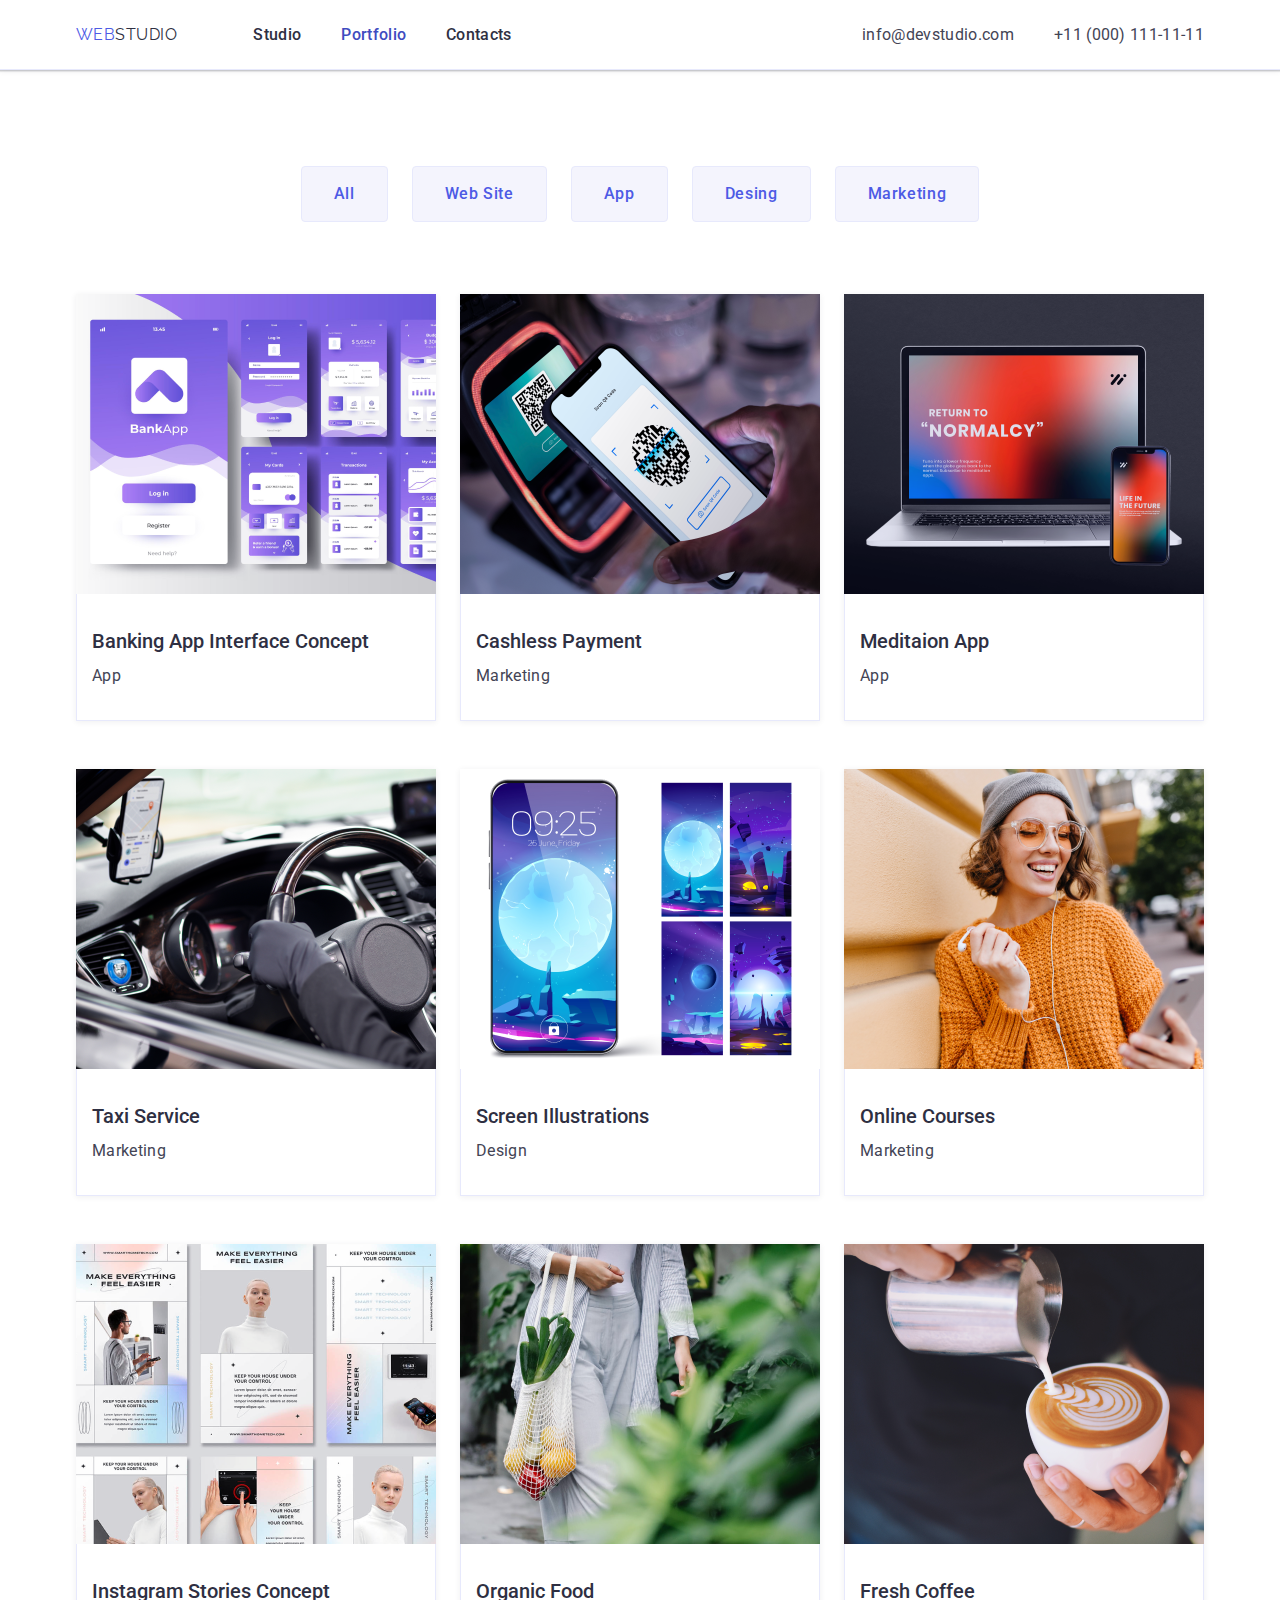
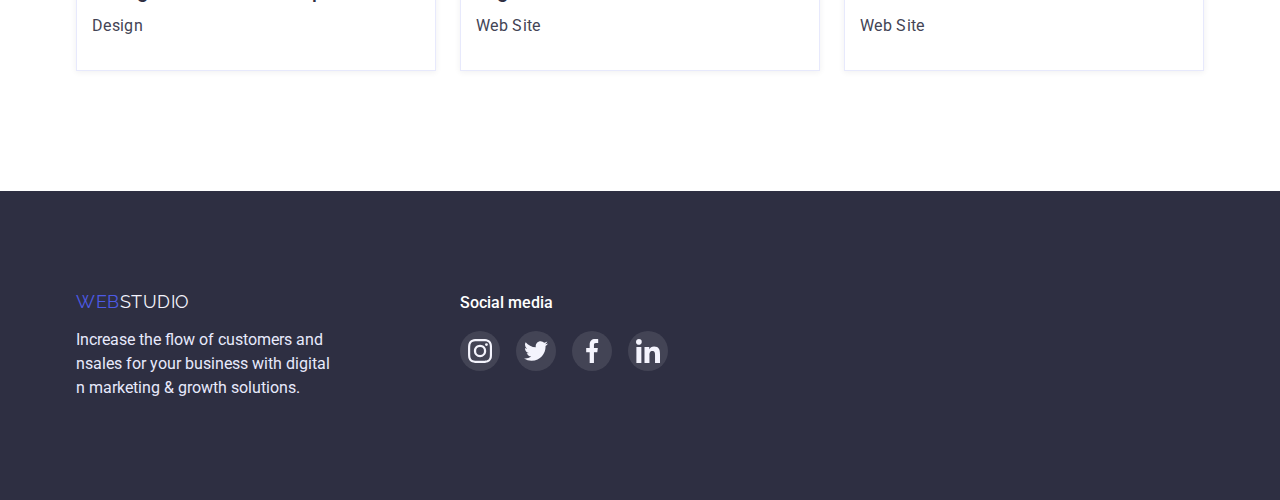
==== portfolio.html @ e6043fd8 "Initial commit" ====
<!DOCTYPE html>
<html lang="en">
<head>
    <meta charset="UTF-8">
    <meta http-equiv="X-UA-Compatible" content="IE=edge">
    <meta name="viewport" content="width=device-width, initial-scale=1.0">
    <title>Portfolio</title>
    <link rel="preconnect" href="https://fonts.googleapis.com">
    <link rel="preconnect" href="https://fonts.gstatic.com" crossorigin>
    <link href="https://fonts.googleapis.com/css2?family=Raleway:wght@800&family=Roboto:wght@400;500;700;900&display=swap" rel="stylesheet">
    <!--modern-normalize-->
    <link rel="stylesheet" href="https://cdn.jsdelivr.net/npm/modern-normalize@1.1.0/modern-normalize.min.css">
    <!--Custom styles-->
    <link rel="stylesheet" href="./css/styles.css">
    </head>
</head>
<body>
    <!-- Hero -->
    <header class="header">
        <div class="heder-container container">
    <nav class="nav">
      <a class="text-logo" href="./index.html"> 
      <span class="span">WEB</span>STUDIO
      </a>
            <ul class="nav-list">
                <li class="nav-item"><a class="nav-link" href="./index.html">Studio</a></li>
                <li class="nav-item"><a class="nav-link current" href="./portfolio.html">Portfolio</a></li>
                <li class="nav-item"><a class="nav-link" href="">Contacts</a></li>
            </ul>
        </nav>
        <address>
            <ul class="address-list">
                <li class="address-item"><a class="address-link" href="mailto:info@devstudio.com">info@devstudio.com</a></li>
                <li class="address-item"><a class="address-link" href="tel:+110001111111">+11 (000) 111-11-11</a></li>
            </ul>
        </address>
        </div>
    </header>
    <main>
        <section class="portfolio-hero">
        <div class="container">
            <h1 class="visually-hidden">Development</h1>
            <ul class="portfolio-hero-list">
                <li class="portfolio-hero-item"><button class="portfolio-hero-btn" type="button">All</button></li>
                <li class="portfolio-hero-item"><button class="portfolio-hero-btn" type="button">Web Site</button></li>
                <li class="portfolio-hero-item"><button class="portfolio-hero-btn" type="button">App</button></li>
                <li class="portfolio-hero-item"><button class="portfolio-hero-btn" type="button">Desing</button></li>
                <li class="portfolio-hero-item"><button class="portfolio-hero-btn" type="button">Marketing</button></li>
            </ul>
            <ul class="projects-list">
               <li class="projects-item">
                    <a class="projects-link" href="">
                    <img class="projects-img" src="./images/img-hw2-1/img-hw2-1-1.png" alt="baking" width="360" height="300"></a>
                    <div class="projects-item-card">
                    <h2 class="projects-title">Banking App Interface Concept</h2>
                    <p class="projects-text">App</p>
                    </div>
               </li>  
                <li class="projects-item">
                    <a class="projects-link" href="">
                    <img class="projects-img" src="./images/img-hw2-1/img-hw2-1-2.png" alt="baking" width="360" height="300"></a>
                    <div class="projects-item-card">
                    <h2 class="projects-title">Cashless Payment</h2>
                    <p class="projects-text">Marketing</p>
                    </div>
                </li>
                <li class="projects-item">
                    <a class="projects-link" href="">
                    <img class="projects-img" src="./images/img-hw2-1/img-hw2-1-3.png" alt="baking" width="360" height="300"></a>
                    <div class="projects-item-card">
                    <h2 class="projects-title">Meditaion App</h2>
                    <p class="projects-text">App</p>
                    </div>
                </li>
                <li class="projects-item">
                    <a class="projects-link" href="">
                    <img class="projects-img" src="./images/img-hw2-2/img-hw2-2-1.png" alt="baking" width="360" height="300"></a>
                    <div class="projects-item-card">
                    <h2 class="projects-title">Taxi Service</h2>
                    <p class="projects-text">Marketing</p>
                    </div>
                </li>
                <li class="projects-item">
                    <a class="projects-link" href="">
                    <img class="projects-img" src="./images/img-hw2-2/img-hw2-2-2.png" alt="baking" width="360" height="300"></a>
                    <div class="projects-item-card">
                    <h2 class="projects-title">Screen Illustrations</h2>
                    <p class="projects-text">Design</p>
                    </div>
                </li>
                <li class="projects-item">
                    <a class="projects-link" href="">
                    <img class="projects-img" src="./images/img-hw2-2/img-hw2-2-3.png" alt="baking" width="360" height="300"></a>
                    <div class="projects-item-card">
                    <h2 class="projects-title">Online Courses</h2>
                    <p class="projects-text">Marketing</p>
                    </div>
                </li>
                <li class="projects-item">
                    <a class="projects-link" href="">
                    <img class="projects-img" src="./images/img-hw2-3/img-hw2-3-1.png" alt="baking" width="360" height="300"></a>
                    <div class="projects-item-card">
                    <h2 class="projects-title">Instagram Stories Concept</h2>
                    <p class="projects-text">Design</p>
                    </div>
                </li>
                <li class="projects-item">
                    <a class="projects-link" href="">
                    <img class="projects-img" src="./images/img-hw2-3/img-hw2-3-2.png" alt="baking" width="360" height="300"></a>
                    <div class="projects-item-card">
                    <h2 class="projects-title">Organic Food</h2>
                    <p class="projects-text">Web Site</p>
                    </div>
                </li>
                <li class="projects-item">
                    <a class="projects-link" href="">
                    <img class="projects-img" src="./images/img-hw2-3/img-hw2-3-3.png" alt="baking" width="360" height="300"></a>
                    <div class="projects-item-card">
                    <h2 class="projects-title">Fresh Coffee</h2>
                    <p class="projects-text">Web Site</p>
                    </div>
                </li>
            </ul>
        </div>
        </section>
    </main>
    <!--Footer-->
    <footer class="footer">
        <div class="container">
            <div class="footer-container">
                <a class="footer-text-logo" href="./index.html">
                    <span class="span">WEB</span>STUDIO
                </a>
                <p class="footer-text">Increase the flow of customers and nsales for your business with digital n marketing
                    & growth solutions.</p>
            </div>
            <div class="footer-social">
                <h3 class="footer-social-title">Social media</h3>
                <ul class="footer-social-list">
                    <li class="footer-social-item">
                        <a href="" class="footer-social-link link">
                            <svg class="footer-social-icon" width="24" height="24">
                                <use href="./images/icons.svg#icon-instagram"></use>
                            </svg>
                        </a>
                    </li>
                    <li class="footer-social-item">
                        <a href="" class="footer-social-link link">
                            <svg class="footer-social-icon" width="24" height="24">
                                <use href="./images/icons.svg#icon-twitter"></use>
                            </svg>
                        </a>
                    </li>
                    <li class="footer-social-item">
                        <a href="" class="footer-social-link link">
                            <svg class="footer-social-icon" width="24" height="24">
                                <use href="./images/icons.svg#icon-facebook"></use>
                            </svg>
                        </a>
                    </li>
                    <li class="footer-social-item">
                        <a href="" class="footer-social-link link">
                            <svg class="sfooter-social-icon" width="24" height="24">
                                <use href="./images/icons.svg#icon-linkedin"></use>
                            </svg>
                        </a>
                    </li>
                </ul>
            </div>
        </div>
    </footer>
    </body>
    </html>
---- css/styles.css ----
/* General for index and portfolio */

:root {
    --navy-blue-color: #2E2F42;
    --slate-color: #434455;
    --white-color: #fff;
    --cornflower-color:#E7E9FC;
    --iris-color: #4D5AE5;
    --ocean-color: #404BBF;
    --cloud-color:#F4F4FD;
    --light-slate-color: #8E8F99;
    --green-color:#31D0AA;
    --typical-lh: 1.5;
    --row-gap: 48px
    --grad: linear-gradient(rgba(46, 47, 66, 0.7), rgba(46, 47, 66, 0.7));
    --grad:linear-gradient(rgba(46, 47, 66, 0.7), rgba(46, 47, 66, 0.7));
}

body {
    color: var(--navy-blue-color);
    font-family: 'Roboto', sans-serif;
}


/* reset start */
h1,
h2,
h3,
h4,
h5,
h6,
p {
    margin: 0;
}

ul {
    
    margin: 0;
    padding: 0;
    list-style: none;
}

a {
color: currentColor;
text-decoration: none;
}

button {
    cursor: pointer;
    background-color: transparent;
    min-width: 169px;
    height: 56px;
    padding: 16px 32px;
    border-radius: 4px;
    margin-right: auto;
    margin-left: auto;
    border: none;
    text-align: center;
}

img {
    display: block;
    max-width: 100%;
    height: auto;
}

.visually-hidden {
    position: absolute;
    width: 1px;
    height: 1px;
    margin: -1px;
    border: 0;
    padding: 0;
    white-space: nowrap;
    clip-path: inset(100%);
    clip: rect(0 0 0 0);
    overflow: hidden;
}
/* reset end */

.container {
    width: 1158px;
    padding-left: 15px;
    padding-right: 15px;
    margin-left: auto;
    margin-right: auto;
}

.heder-container {
    display: flex;
    align-items: center;
}

.header {
    border-bottom: 1px solid var(--cornflower-color);
    box-shadow: 0px 2px 1px rgba(46, 47, 66, 0.08), 0px 1px 1px rgba(46, 47, 66, 0.16), 0px 1px 6px rgba(46, 47, 66, 0.08);
}

.nav {
    display: flex;
    align-items: center;
}

.text-logo {
    color: var(--navy-blue-color);
    font-family: 'Raleway', sans-serif;
    line-height: 1.33;
    letter-spacing: 0.03em;
    text-transform: uppercase;
    text-decoration: none;
    padding-bottom: 24px;
    padding-top: 24px;
    margin-right: 76px;
}

.nav .text-logo {

}

.span {
    color: var(--iris-color);
}

.nav-list {
    display: flex;
    list-style-type: none;
    gap: 40px;
}

.nav-item {
    
}

.nav-link {
    color: var(--navy-blue-color);
    font-weight: 500;
    font-size: 16px;
    line-height: var(--typical-lh);
    letter-spacing: 0.02em;
    text-decoration: none;
    padding-bottom: 24px;
    padding-top: 24px;
}

.nav-link:hover,
.nav-link:focus {
    color: var(--ocean-color); 
    color: var(--ocean-color);
}

.current {
    color: var(--ocean-color);
}

address {
    margin-left: auto;
}
.address-link:hover,
.address-link:focus {
    color: var(--ocean-color);   
}
.address-list {
    display: flex;
    list-style-type: none;
    
    gap: 40px;
}

.address-item {
}

.address-link {
    color: var(--slate-color);
    font-style: normal;
    line-height: var(--typical-lh);
    letter-spacing: 0.02em;
    text-decoration: none;
    padding-bottom: 24px;
    padding-top: 24px;
}

/* Footer */

.footer {
    background-color: var(--navy-blue-color);
    color: var(--cornflower-color);
    padding-top: 100px;
    padding-bottom: 100px;
    line-height: 1.5; 
}

.footer-text-logo {
    font-family: 'Raleway', sans-serif;
    font-size: 18px;
    line-height: 1.17;
    display: flex;
    align-items: center;
    letter-spacing: 0.03em;
    text-transform: uppercase;
    text-decoration: none;
    color: var(--cloud-color);
    margin-bottom: 16px;
}

.footer-text {
    line-height: var(--typical-lh);
    color: var(--cornflower-color);
    width: 264px;
    }

.footer .container {
    display: flex;
    align-items: baseline;
}

.footer-container {
    width: 264px;
    margin-right: 120px;
}

.footer-social-title{
    
}
.footer-social {
    display: flex;
    flex-direction: column;
    flex-wrap: wrap;
    
}

.footer-social-title{
    color: var(--white-color);
    font-weight: 500;
    font-size: 16px;
    margin-bottom: 16px;
}
.footer-social-list {
    display: flex;
    gap: 16px;
}

.footer-social-item {
    width: 40px;
    height: 40px;
}
    
.footer-social-link {
    display: flex;
    justify-content: center;
    align-items: center;
    width: 100%;
    height: 100%;
    border-radius: 50%;
    background-color: rgba(255, 255, 255, 0.1);;
}
    
.footer-social-icon {
    fill: var(--cloud-color);
}
    
.footer-social-link:hover,
.footer-social-link:focus {
    background-color: var(--green-color);
}

/* For index */

/* Hero */

.hero {
    max-width: 1440px;
    margin: auto;
    margin: auto;
    background-color: var(--navy-blue-color);
    background-image: var(--grad), url(../images/img-hw-4/hero-img.jpg);
    background-repeat: no-repeat;
    background-position: center;
    background-size: cover;
    padding-top: 188px;
    padding-bottom: 188px; 
}

.hero-title {
    color: var(--white-color);
    font-size: 56px;
    line-height: 1.07;
    text-align: center;
    letter-spacing: 0.02em;
    margin-bottom: 48px;
    max-width: 496px;
    margin-left: auto;
    margin-right: auto;
}   

.hero .container {
    display: flex;
    align-items: center;
    flex-direction: column;
}

.hero-btn {
    color: var(--white-color);
    font-family: inherit;
    font-weight: 500;
    font-size: 16px;
    line-height: var(--typical-lh);
    background-color: var(--iris-color);
    align-items: center;
    letter-spacing: 0.04em;
    cursor: pointer;
}


.hero-btn:hover,
.hero-btn:focus {
    color: var(--white-color);
    background-color: var(--ocean-color);
}

/* About */

.about {
    padding-top: 120px;
    padding-bottom: 120px;
}

.about-list {
    display: flex;
    list-style-type: none;
    gap: 24px;
}

.about-item {
    width: 264px;
}

.about-item-icon-backg {
    background: var(--cloud-color);
    min-width: 264px;
    min-height: 112px;
    display: flex;
    align-items: center;
    justify-content: center;
    margin-bottom: 8px;
}

.about-item-icon {
}

.about-title {
    font-weight: 500;
    font-size: 20px;
    line-height: 1.2;
    letter-spacing: 0.02em;
    margin-bottom: 8px;
}

.about-text {
    line-height: var(--typical-lh);
    letter-spacing: 0.02em;
    color: var(--slate-color);
}

/* Types */

.types {
    padding-bottom: 120px;
}

.types-title {
    font-size: 36px;
    line-height: 1.11;
    text-align: center;
    letter-spacing: 0.02em;
    text-transform: capitalize;
    margin-bottom: 72px;
}

.types-list {
    display: flex;
    list-style-type: none;
    gap: 24px;
    justify-content: none;
}

.types-item {
}

.types-img {
}

/* Team */

.team {
    padding-top: 120px;
    padding-bottom: 120px;
    background: var(--cloud-color);
}

.team-toptitle {
    font-size: 36px;
    line-height: 1.11;
    text-align: center;
    text-transform: capitalize;
    margin-bottom: 72px;
}

.team-list {
    display: flex;
    list-style-type: none;
    gap: 24px;
}

.team-item {
    display: block;
    height: 428px;
    background: var(--white-color);
    box-shadow: 0px 1px 6px rgba(46, 47, 66, 0.07),
    0px 1px 1px rgba(46, 47, 66, 0.14),
    0px 2px 1px rgba(46, 47, 66, 0.07);
        border-radius: 0px 0px 4px 4px;
    width: calc((100% - 72px) / 4);
}

.team-img {
} 

.team-card {
    padding: 32px 16px;
    text-align: center;
    border: 1px solid var(--cornflower-color);
}

.team-title {
    font-weight: 500;
    font-size: 20px;
    line-height: 1.2;
    color: var(--navy-blue-color);
    margin-bottom: 8px;
}

.team-text {
    line-height: var(--typical-lh);
    letter-spacing: 0.02em;
    color: var(--slate-color);
    margin-bottom: 8px;
    }

.social {
    display: flex;
    gap: 24px;
}

.social-item {
    width: 40px;
    height: 40px;
}
.social-link {
    display: flex;
    justify-content: center;
    align-items: center;
    width: 100%;
    height: 100%;
    border-radius: 50%;    
    background-color: var(--iris-color);
}

.social-icon {
    fill: var(--cloud-color);
}

.social-link:hover,
.social-link:focus {
    background-color: var(--ocean-color);
    }

/* Customers */

.customers-section{
    padding-top: 130px;
    padding-bottom: 120px;
}

.customers-title {
    color: var(--navy-blue-color);
    font-size: 36px;
    line-height: 1.11;
    text-align: center;
    margin-bottom: 72px;
    
}

.customers-list {
    display: flex;
    align-items: center;
    justify-content: center;
    gap: 24px;
}

.customers-item {
    width: 168px;
    height: 88px;
    
}

.customers-link {
    display: flex;
    align-items: center;
    justify-content: center;
    border: 1px solid var(--light-slate-color);
    border-radius: 4px;
    width: 100%;
    height: 100%;
    color: var(--light-slate-color);
}

.customers-icon {
  fill: currentColor;  
}

.customers-link:hover,
.customers-link:focus {
    border-color: var(--ocean-color);
    color: var(--ocean-color);
}

/* For portfolio */

.portfolio-hero {
    padding-top: 96px;
    padding-bottom: 120px;
}

.portfolio-hero-list { 
    display: flex;
    justify-content: center;
    list-style-type: none;
    gap: 24px;
    margin-bottom: 72px;
 }

.portfolio-hero-item {
   gap: 24px;
}



.portfolio-hero-btn {
    font-family: inherit;
    font-weight: 500;
    font-size: 16px;
    line-height: var(--typical-lh);
    display: flex;
    align-items: center;
    text-align: center;
    letter-spacing: 0.04em;
    color: var(--iris-color);
    background: var(--cloud-color);
    border: 1px solid var(--cornflower-color);
    border-radius: 4px;
    cursor: pointer;
    min-width: 69px;
}

.portfolio-hero-btn:hover, 
.portfolio-hero-btn:focus {
    color: var(--white-color);
    background-color: var(--ocean-color);
    box-shadow: 0px 2px 2px rgba(0, 0, 0, 0.12);
    border: 1px solid var(--ocean-color);
}
  

.projects-list {
    padding: 0;
    list-style: none;
    display: flex;
    flex-wrap: wrap;
    margin-top: -48px;
    margin-left: -24px;

}

.projects-item {
    flex-basis: calc((100%(24px*2))/3);
    background: var(--white-color);
    box-shadow: 0px 1px 6px rgba(46, 47, 66, 0.08);
    outline-offset: -1px;
    max-width: 360px;
    margin-top: 48px;
    margin-left: 24px;
    
}

.projects-item:hover,
.projects-item:focus {
    cursor: pointer;
    box-shadow:
        0px 1px 6px rgba(46, 47, 66, 0.08),
        0px 1px 1px rgba(46, 47, 66, 0.16),
        0px 2px 1px rgba(46, 47, 66, 0.08);
}


.projects-item-card {
    padding-left: 15px;
    padding-right: 16px;
    padding-top: 32px;
    padding-bottom: 32px;
    border: 1px solid var(--cornflower-color);
    border-top: none;
}


.projects-img {
    
}

.projects-title {
    font-weight: 500;
    font-size: 20px;
    line-height: var(--typical-lh);

    font-weight: 500;
    font-size: 20px;
    color: var(--navy-blue-color);
}

.projects-text {
    line-height: var(--typical-lh);
    letter-spacing: 0.02em;
    color: var(--slate-color);
    margin-top: 8px;
}
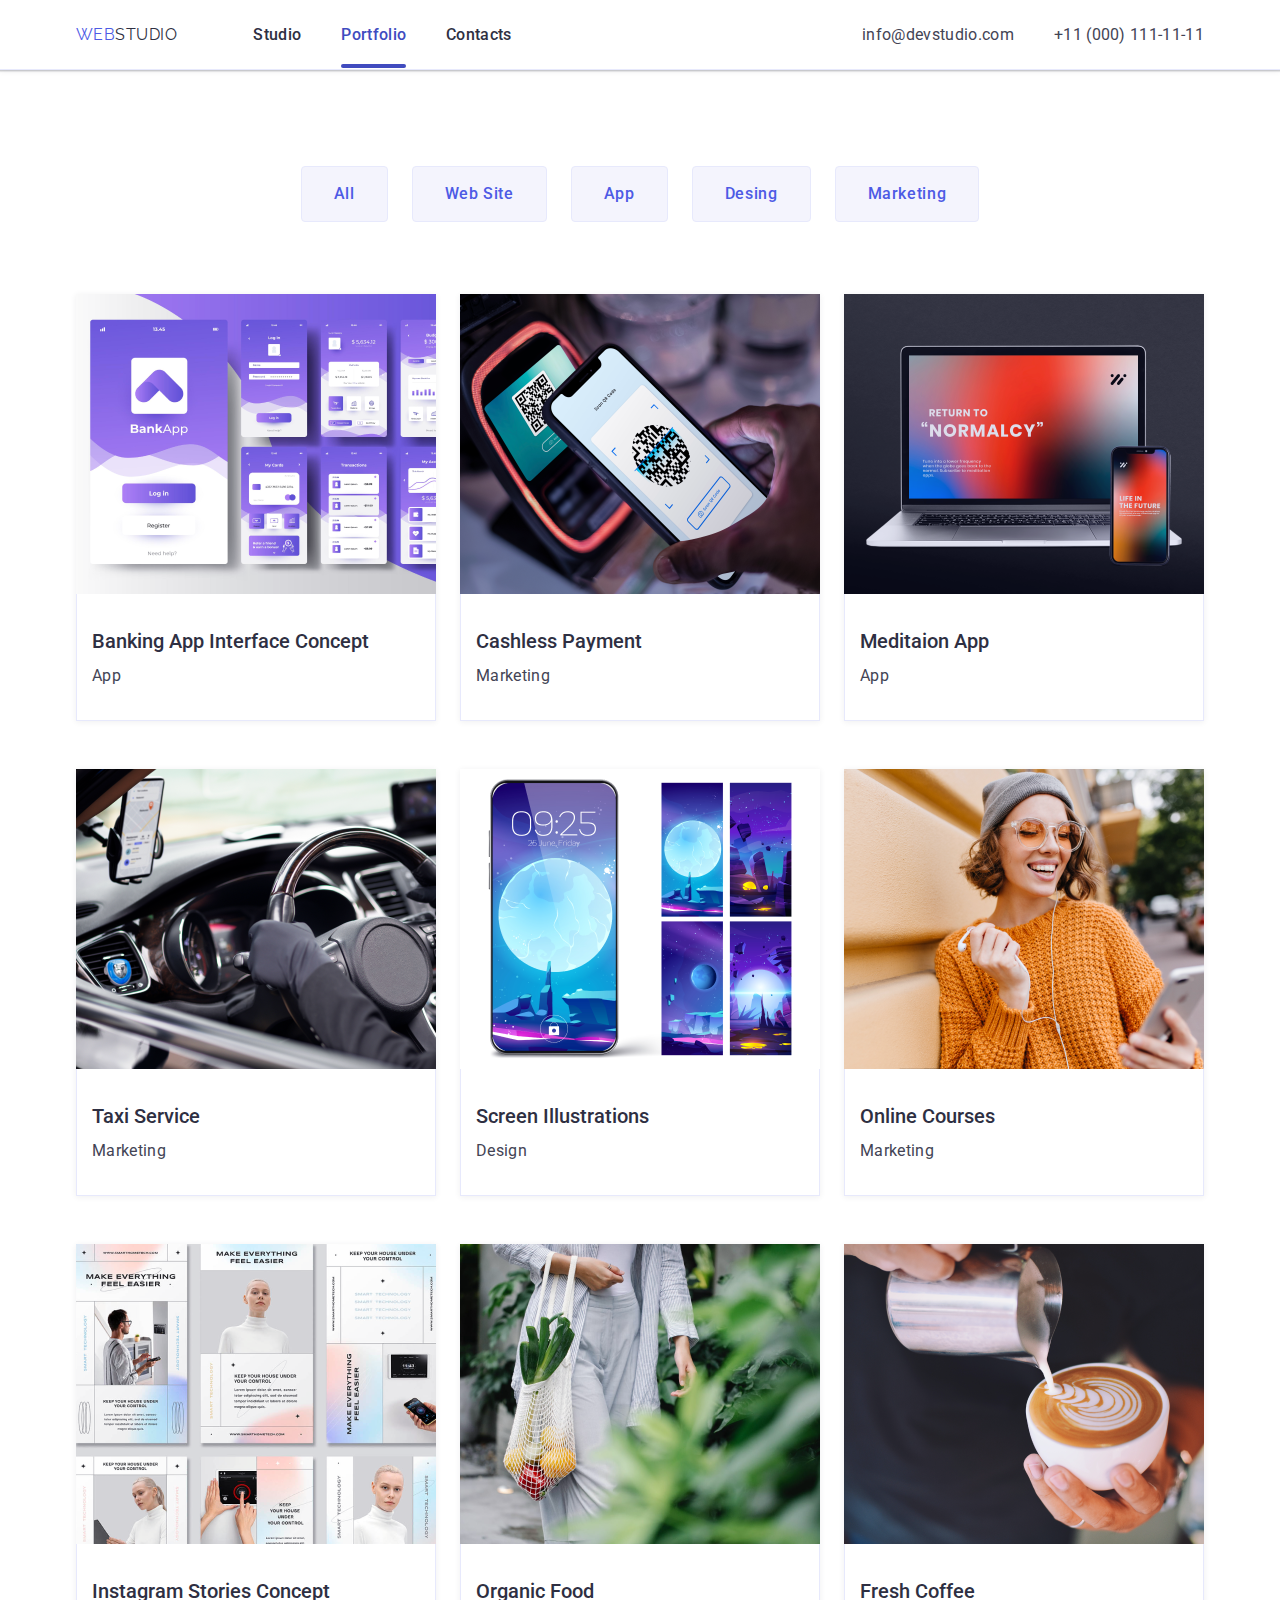
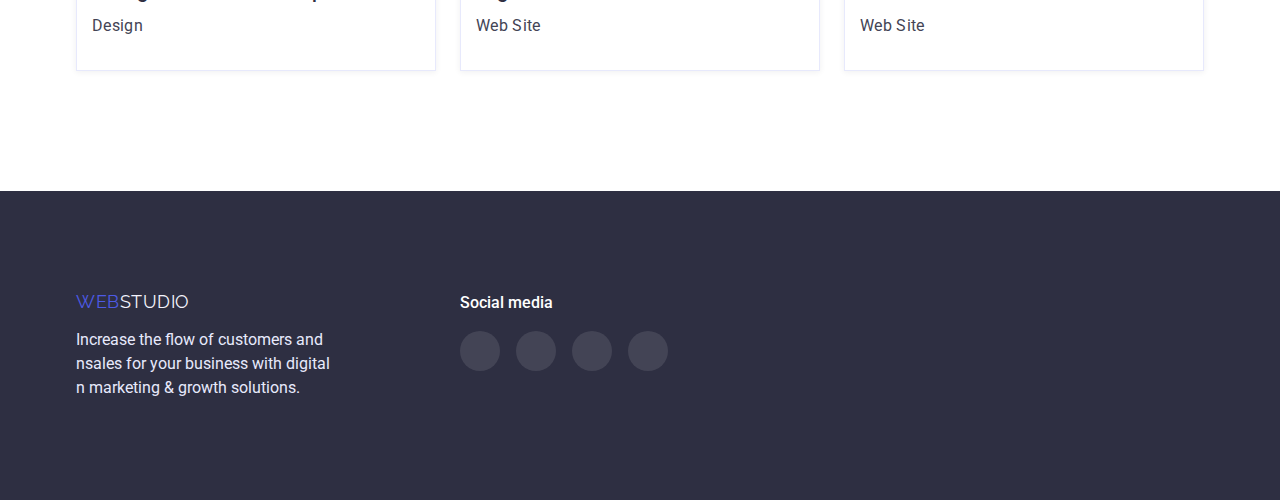
==== commit e250e02f: "hw-05" ====
--- a/portfolio.html
+++ b/portfolio.html
@@ -50,75 +50,84 @@
             <ul class="projects-list">
                <li class="projects-item">
                     <a class="projects-link" href="">
-                    <img class="projects-img" src="./images/img-hw2-1/img-hw2-1-1.png" alt="baking" width="360" height="300"></a>
+                    <img class="projects-img" src="./images/img-hw2-1/img-hw2-1-1.png" alt="baking" width="360" height="300">
                     <div class="projects-item-card">
                     <h2 class="projects-title">Banking App Interface Concept</h2>
                     <p class="projects-text">App</p>
                     </div>
+                    </a>
                </li>  
                 <li class="projects-item">
                     <a class="projects-link" href="">
-                    <img class="projects-img" src="./images/img-hw2-1/img-hw2-1-2.png" alt="baking" width="360" height="300"></a>
+                    <img class="projects-img" src="./images/img-hw2-1/img-hw2-1-2.png" alt="baking" width="360" height="300">
                     <div class="projects-item-card">
                     <h2 class="projects-title">Cashless Payment</h2>
                     <p class="projects-text">Marketing</p>
                     </div>
+                    </a>
                 </li>
                 <li class="projects-item">
                     <a class="projects-link" href="">
-                    <img class="projects-img" src="./images/img-hw2-1/img-hw2-1-3.png" alt="baking" width="360" height="300"></a>
+                    <img class="projects-img" src="./images/img-hw2-1/img-hw2-1-3.png" alt="baking" width="360" height="300">
                     <div class="projects-item-card">
                     <h2 class="projects-title">Meditaion App</h2>
                     <p class="projects-text">App</p>
                     </div>
+                    </a>
                 </li>
                 <li class="projects-item">
                     <a class="projects-link" href="">
-                    <img class="projects-img" src="./images/img-hw2-2/img-hw2-2-1.png" alt="baking" width="360" height="300"></a>
+                    <img class="projects-img" src="./images/img-hw2-2/img-hw2-2-1.png" alt="baking" width="360" height="300">
                     <div class="projects-item-card">
                     <h2 class="projects-title">Taxi Service</h2>
                     <p class="projects-text">Marketing</p>
                     </div>
+                    </a>
                 </li>
                 <li class="projects-item">
                     <a class="projects-link" href="">
-                    <img class="projects-img" src="./images/img-hw2-2/img-hw2-2-2.png" alt="baking" width="360" height="300"></a>
+                    <img class="projects-img" src="./images/img-hw2-2/img-hw2-2-2.png" alt="baking" width="360" height="300">
                     <div class="projects-item-card">
                     <h2 class="projects-title">Screen Illustrations</h2>
                     <p class="projects-text">Design</p>
                     </div>
+                    </a>
                 </li>
                 <li class="projects-item">
                     <a class="projects-link" href="">
-                    <img class="projects-img" src="./images/img-hw2-2/img-hw2-2-3.png" alt="baking" width="360" height="300"></a>
+                    <img class="projects-img" src="./images/img-hw2-2/img-hw2-2-3.png" alt="baking" width="360" height="300">
                     <div class="projects-item-card">
                     <h2 class="projects-title">Online Courses</h2>
                     <p class="projects-text">Marketing</p>
                     </div>
+                    </a>
                 </li>
                 <li class="projects-item">
                     <a class="projects-link" href="">
-                    <img class="projects-img" src="./images/img-hw2-3/img-hw2-3-1.png" alt="baking" width="360" height="300"></a>
+                    <img class="projects-img" src="./images/img-hw2-3/img-hw2-3-1.png" alt="baking" width="360" height="300">
                     <div class="projects-item-card">
                     <h2 class="projects-title">Instagram Stories Concept</h2>
                     <p class="projects-text">Design</p>
                     </div>
+                    </a>
                 </li>
                 <li class="projects-item">
                     <a class="projects-link" href="">
-                    <img class="projects-img" src="./images/img-hw2-3/img-hw2-3-2.png" alt="baking" width="360" height="300"></a>
+                    <img class="projects-img" src="./images/img-hw2-3/img-hw2-3-2.png" alt="baking" width="360" height="300">
                     <div class="projects-item-card">
                     <h2 class="projects-title">Organic Food</h2>
                     <p class="projects-text">Web Site</p>
                     </div>
+                    </a>
                 </li>
                 <li class="projects-item">
                     <a class="projects-link" href="">
-                    <img class="projects-img" src="./images/img-hw2-3/img-hw2-3-3.png" alt="baking" width="360" height="300"></a>
+                    <img class="projects-img" src="./images/img-hw2-3/img-hw2-3-3.png" alt="baking" width="360" height="300">
                     <div class="projects-item-card">
                     <h2 class="projects-title">Fresh Coffee</h2>
                     <p class="projects-text">Web Site</p>
                     </div>
+                    </a>
                 </li>
             </ul>
         </div>
--- a/css/styles.css
+++ b/css/styles.css
@@ -140,6 +140,23 @@
     text-decoration: none;
     padding-bottom: 24px;
     padding-top: 24px;
+    position: relative;
+    
+    transition-property: color, background-color;
+    transition-duration: 250ms;
+    transition-timing-function: cubic-bezier(0.4, 0, 0.2, 1);
+    transition-delay: 0ms;
+}
+
+.nav-link.current::after {
+    content: '';
+    display: block;
+    position: absolute;
+    width: 100%;
+    height: 4px;
+    background-color: var(--ocean-color);
+    border-radius: 2px;
+    bottom: 0;
 }
 
 .nav-link:hover,
@@ -251,7 +268,12 @@
     width: 100%;
     height: 100%;
     border-radius: 50%;
-    background-color: rgba(255, 255, 255, 0.1);;
+    background-color: rgba(255, 255, 255, 0.1);
+
+    transition-property: color, background-color;
+    transition-duration: 250ms;
+    transition-timing-function: cubic-bezier(0.4, 0, 0.2, 1);
+    transition-delay: 0ms;
 }
     
 .footer-social-icon {
@@ -308,6 +330,11 @@
     align-items: center;
     letter-spacing: 0.04em;
     cursor: pointer;
+
+    transition-property: color, background-color;
+    transition-duration: 250ms;
+    transition-timing-function: cubic-bezier(0.4, 0, 0.2, 1);
+    transition-delay: 0ms;
 }
 
 
@@ -463,6 +490,11 @@
     height: 100%;
     border-radius: 50%;    
     background-color: var(--iris-color);
+
+    transition-property: color, background-color;
+    transition-duration: 250ms;
+    transition-timing-function: cubic-bezier(0.4, 0, 0.2, 1);
+    transition-delay: 0ms;
 }
 
 .social-icon {
@@ -512,6 +544,11 @@
     width: 100%;
     height: 100%;
     color: var(--light-slate-color);
+
+    transition-property: color, background-color;
+    transition-duration: 250ms;
+    transition-timing-function: cubic-bezier(0.4, 0, 0.2, 1);
+    transition-delay: 0ms;
 }
 
 .customers-icon {
@@ -560,6 +597,11 @@
     border-radius: 4px;
     cursor: pointer;
     min-width: 69px;
+
+    transition-property: color, background-color;
+    transition-duration: 250ms;
+    transition-timing-function: cubic-bezier(0.4, 0, 0.2, 1);
+    transition-delay: 0ms;
 }
 
 .portfolio-hero-btn:hover, 
@@ -589,7 +631,11 @@
     max-width: 360px;
     margin-top: 48px;
     margin-left: 24px;
-    
+
+    transition-property: color, background-color;
+    transition-duration: 250ms;
+    transition-timing-function: cubic-bezier(0.4, 0, 0.2, 1);
+    transition-delay: 0ms;
 }
 
 .projects-item:hover,
@@ -632,3 +678,57 @@
     color: var(--slate-color);
     margin-top: 8px;
 }
+
+/* MODAL */
+
+.backdrop {
+ position: fixed;
+ top: 0;
+ left: 0;
+ z-index: 1000;
+ width: 100%;
+ height: 100%;
+ background-color: rgba(46, 47, 66, 0.4);
+}
+
+.is-hidden {
+}
+
+.modal {
+    position: absolute;
+    width: 408px;
+    height: 576px;
+    top: 50%;
+    left: 50%;
+    transform: translate(-50%, -50%);
+    background-color: #FCFCFC;
+    box-shadow: 0px 1px 1px rgba(0, 0, 0, 0.14), 0px 1px 3px rgba(0, 0, 0, 0.12), 0px 2px 1px rgba(0, 0, 0, 0.2);
+    border-radius: 4px;
+}
+
+.backdrop.is-hidden .modal {
+}
+
+.modal-btn {
+    display: flex;
+    align-items: center;
+    justify-content: center;
+    position: absolute;
+    padding: 0;
+    top: 24px;
+    right: 24px;
+    width: 24px;
+    height: 24px;
+    border-radius: 50%;
+    background-color: transparent;
+    border: 1px solid rgba(0, 0, 0, 0.1);
+    fill: currentColor;
+}
+
+.modal-close:hover, 
+.modal-close:focus {
+
+}
+
+.close-icon {
+}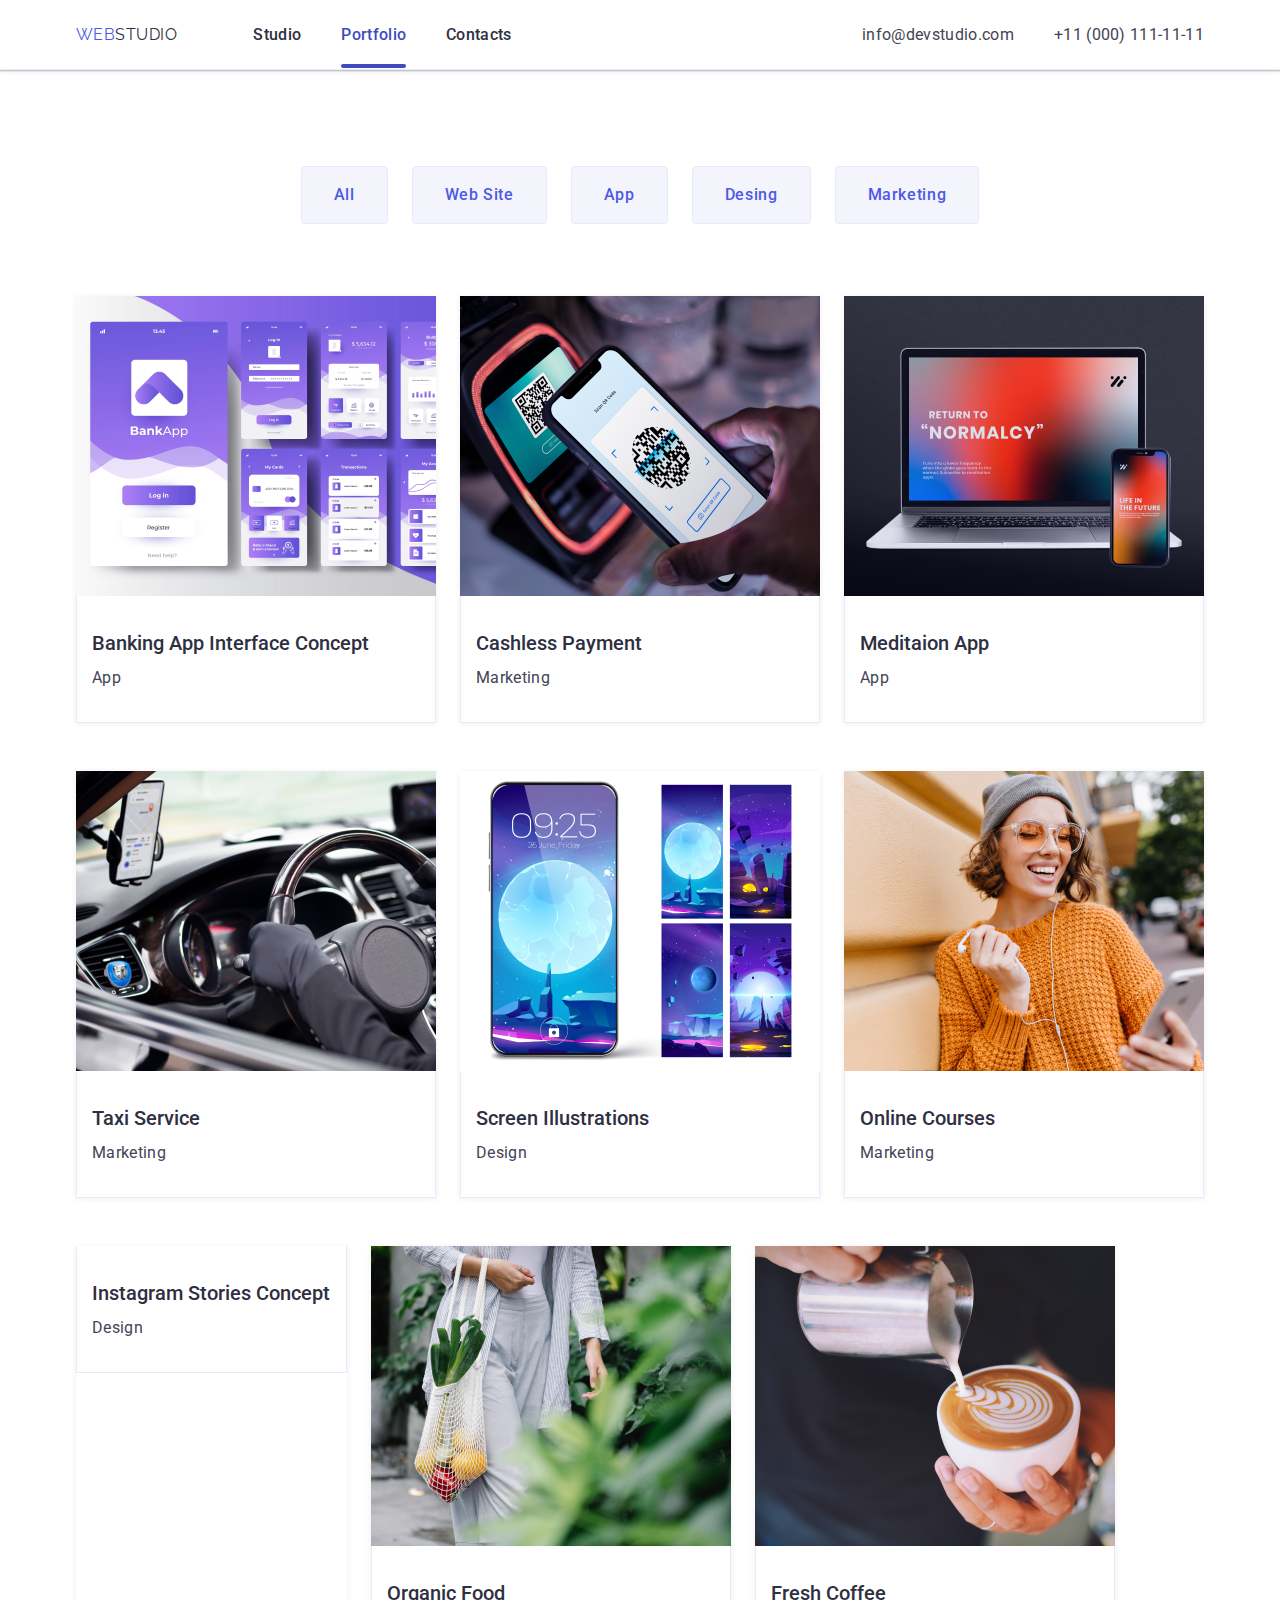
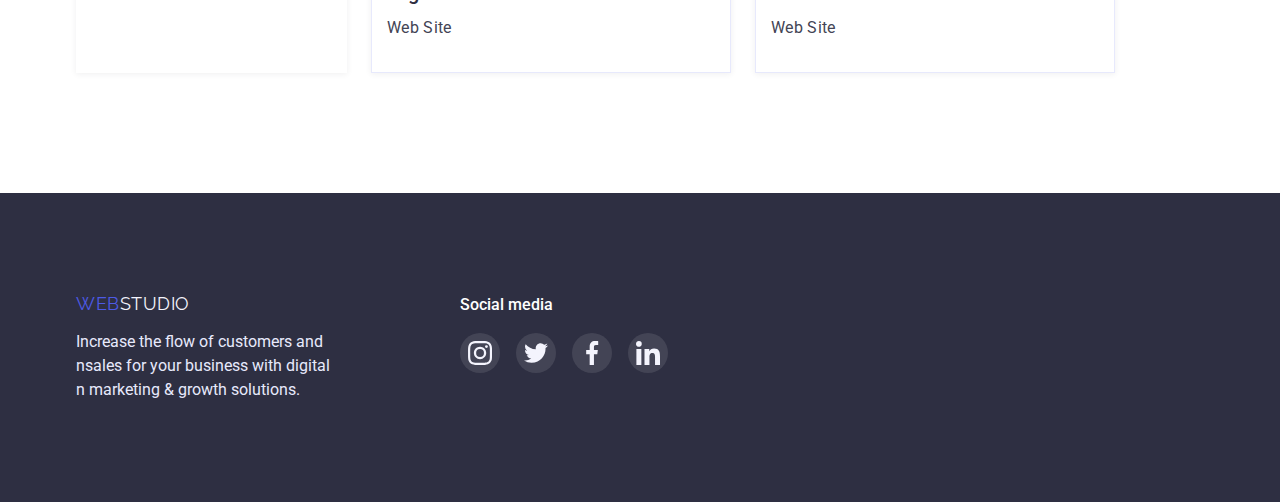
==== commit efd83a4b: "hw-05" ====
--- a/portfolio.html
+++ b/portfolio.html
@@ -50,7 +50,12 @@
             <ul class="projects-list">
                <li class="projects-item">
                     <a class="projects-link" href="">
+                    <div class="projects-card-content">
                     <img class="projects-img" src="./images/img-hw2-1/img-hw2-1-1.png" alt="baking" width="360" height="300">
+                    <p class="projects-content">
+                        14 Stylish and User-Friendly App Design Concepts · Task Manager App · Calorie Tracker App · Exotic Fruit Ecommerce App ·
+                        Cloud Storage App
+                    </div>
                     <div class="projects-item-card">
                     <h2 class="projects-title">Banking App Interface Concept</h2>
                     <p class="projects-text">App</p>
@@ -59,7 +64,12 @@
                </li>  
                 <li class="projects-item">
                     <a class="projects-link" href="">
+                    <div class="projects-card-content">
                     <img class="projects-img" src="./images/img-hw2-1/img-hw2-1-2.png" alt="baking" width="360" height="300">
+                    <p class="projects-content">
+                        14 Stylish and User-Friendly App Design Concepts · Task Manager App · Calorie Tracker App · Exotic Fruit Ecommerce App ·
+                        Cloud Storage App
+                    </div>
                     <div class="projects-item-card">
                     <h2 class="projects-title">Cashless Payment</h2>
                     <p class="projects-text">Marketing</p>
@@ -68,7 +78,12 @@
                 </li>
                 <li class="projects-item">
                     <a class="projects-link" href="">
+                    <div class="projects-card-content">
                     <img class="projects-img" src="./images/img-hw2-1/img-hw2-1-3.png" alt="baking" width="360" height="300">
+                    <p class="projects-content">
+                        14 Stylish and User-Friendly App Design Concepts · Task Manager App · Calorie Tracker App · Exotic Fruit Ecommerce App ·
+                        Cloud Storage App
+                    </div>
                     <div class="projects-item-card">
                     <h2 class="projects-title">Meditaion App</h2>
                     <p class="projects-text">App</p>
@@ -77,7 +92,12 @@
                 </li>
                 <li class="projects-item">
                     <a class="projects-link" href="">
+                    <div class="projects-card-content">
                     <img class="projects-img" src="./images/img-hw2-2/img-hw2-2-1.png" alt="baking" width="360" height="300">
+                    <p class="projects-content">
+                        14 Stylish and User-Friendly App Design Concepts · Task Manager App · Calorie Tracker App · Exotic Fruit Ecommerce App ·
+                        Cloud Storage App
+                    </div>
                     <div class="projects-item-card">
                     <h2 class="projects-title">Taxi Service</h2>
                     <p class="projects-text">Marketing</p>
@@ -86,7 +106,12 @@
                 </li>
                 <li class="projects-item">
                     <a class="projects-link" href="">
+                    <div class="projects-card-content">
                     <img class="projects-img" src="./images/img-hw2-2/img-hw2-2-2.png" alt="baking" width="360" height="300">
+                    <p class="projects-content">
+                        14 Stylish and User-Friendly App Design Concepts · Task Manager App · Calorie Tracker App · Exotic Fruit Ecommerce App ·
+                        Cloud Storage App
+                    </div>
                     <div class="projects-item-card">
                     <h2 class="projects-title">Screen Illustrations</h2>
                     <p class="projects-text">Design</p>
@@ -95,7 +120,12 @@
                 </li>
                 <li class="projects-item">
                     <a class="projects-link" href="">
+                    <div class="projects-card-content">
                     <img class="projects-img" src="./images/img-hw2-2/img-hw2-2-3.png" alt="baking" width="360" height="300">
+                    <p class="projects-content">
+                        14 Stylish and User-Friendly App Design Concepts · Task Manager App · Calorie Tracker App · Exotic Fruit Ecommerce App ·
+                        Cloud Storage App
+                    </div>
                     <div class="projects-item-card">
                     <h2 class="projects-title">Online Courses</h2>
                     <p class="projects-text">Marketing</p>
@@ -104,7 +134,13 @@
                 </li>
                 <li class="projects-item">
                     <a class="projects-link" href="">
+                    <div class="projects-card-content">
+                    <p class="projects-content">
                     <img class="projects-img" src="./images/img-hw2-3/img-hw2-3-1.png" alt="baking" width="360" height="300">
+                    <p class="projects-content">
+                        14 Stylish and User-Friendly App Design Concepts · Task Manager App · Calorie Tracker App · Exotic Fruit Ecommerce App ·
+                        Cloud Storage App
+                    </div>
                     <div class="projects-item-card">
                     <h2 class="projects-title">Instagram Stories Concept</h2>
                     <p class="projects-text">Design</p>
@@ -113,7 +149,12 @@
                 </li>
                 <li class="projects-item">
                     <a class="projects-link" href="">
+                    <div class="projects-card-content">
                     <img class="projects-img" src="./images/img-hw2-3/img-hw2-3-2.png" alt="baking" width="360" height="300">
+                    <p class="projects-content">
+                        14 Stylish and User-Friendly App Design Concepts · Task Manager App · Calorie Tracker App · Exotic Fruit Ecommerce App ·
+                        Cloud Storage App
+                    </div>
                     <div class="projects-item-card">
                     <h2 class="projects-title">Organic Food</h2>
                     <p class="projects-text">Web Site</p>
@@ -122,7 +163,12 @@
                 </li>
                 <li class="projects-item">
                     <a class="projects-link" href="">
+                    <div class="projects-card-content">
                     <img class="projects-img" src="./images/img-hw2-3/img-hw2-3-3.png" alt="baking" width="360" height="300">
+                    <p class="projects-content">
+                        14 Stylish and User-Friendly App Design Concepts · Task Manager App · Calorie Tracker App · Exotic Fruit Ecommerce App ·
+                        Cloud Storage App
+                    </div>
                     <div class="projects-item-card">
                     <h2 class="projects-title">Fresh Coffee</h2>
                     <p class="projects-text">Web Site</p>
--- a/css/styles.css
+++ b/css/styles.css
@@ -14,6 +14,7 @@
     --row-gap: 48px
     --grad: linear-gradient(rgba(46, 47, 66, 0.7), rgba(46, 47, 66, 0.7));
     --grad:linear-gradient(rgba(46, 47, 66, 0.7), rgba(46, 47, 66, 0.7));
+    --cubic-bezier: cubic-bezier (0.4, 0, 0.2, 1);
 }
 
 body {
@@ -48,8 +49,6 @@
 button {
     cursor: pointer;
     background-color: transparent;
-    min-width: 169px;
-    height: 56px;
     padding: 16px 32px;
     border-radius: 4px;
     margin-right: auto;
@@ -636,6 +635,7 @@
     transition-duration: 250ms;
     transition-timing-function: cubic-bezier(0.4, 0, 0.2, 1);
     transition-delay: 0ms;
+    transition: box-shadow 250ms var(--cubic-bezier);
 }
 
 .projects-item:hover,
@@ -647,6 +647,34 @@
         0px 2px 1px rgba(46, 47, 66, 0.08);
 }
 
+.projects-link {
+}
+
+.projects-card-content {
+    position: relative;
+    overflow: hidden;
+}
+
+.projects-img {
+}
+
+.projects-content {
+position: absolute;
+top: 0;
+font-size: 18px;
+line-height: 1.5;
+color: var(--white-color);
+background-color: var(--iris-color);
+padding: 40px;
+height: 100%;
+transform: translate(100%);
+transition: transform 250ms var(--cubic-bezier);
+overflow: auto;
+}
+
+.projects-item:hover .projects-content {
+    transform: translateY(0%);
+}
 
 .projects-item-card {
     padding-left: 15px;
@@ -657,10 +685,6 @@
     border-top: none;
 }
 
-
-.projects-img {
-    
-}
 
 .projects-title {
     font-weight: 500;
@@ -689,9 +713,13 @@
  width: 100%;
  height: 100%;
  background-color: rgba(46, 47, 66, 0.4);
+ transition: opacity 250ms var(--cubic-bezier), visibility 250ms var(--cubic-bezier);
 }
 
 .is-hidden {
+    opacity: 0;
+    visibility: hidden;
+    pointer-events: none;
 }
 
 .modal {
@@ -704,9 +732,13 @@
     background-color: #FCFCFC;
     box-shadow: 0px 1px 1px rgba(0, 0, 0, 0.14), 0px 1px 3px rgba(0, 0, 0, 0.12), 0px 2px 1px rgba(0, 0, 0, 0.2);
     border-radius: 4px;
-}
-
-.backdrop.is-hidden .modal {
+    transition: transform 250ms var(--cubic-bezier), opacity 250ms var(--cubic-bezier);
+}
+
+.backdrop.is-hidden .modal{
+    transform: translate(-50%, -50%);
+    opacity: 0;
+    transition-duration: 250ms;
 }
 
 .modal-btn {
@@ -720,14 +752,15 @@
     width: 24px;
     height: 24px;
     border-radius: 50%;
-    background-color: transparent;
+    background-color: var(--cornflower-color);
     border: 1px solid rgba(0, 0, 0, 0.1);
     fill: currentColor;
 }
 
-.modal-close:hover, 
-.modal-close:focus {
-
+.modal-btn:hover, 
+.modal-btn:focus {
+    background-color: var(--ocean-color);
+    color: var(--white-color);
 }
 
 .close-icon {
